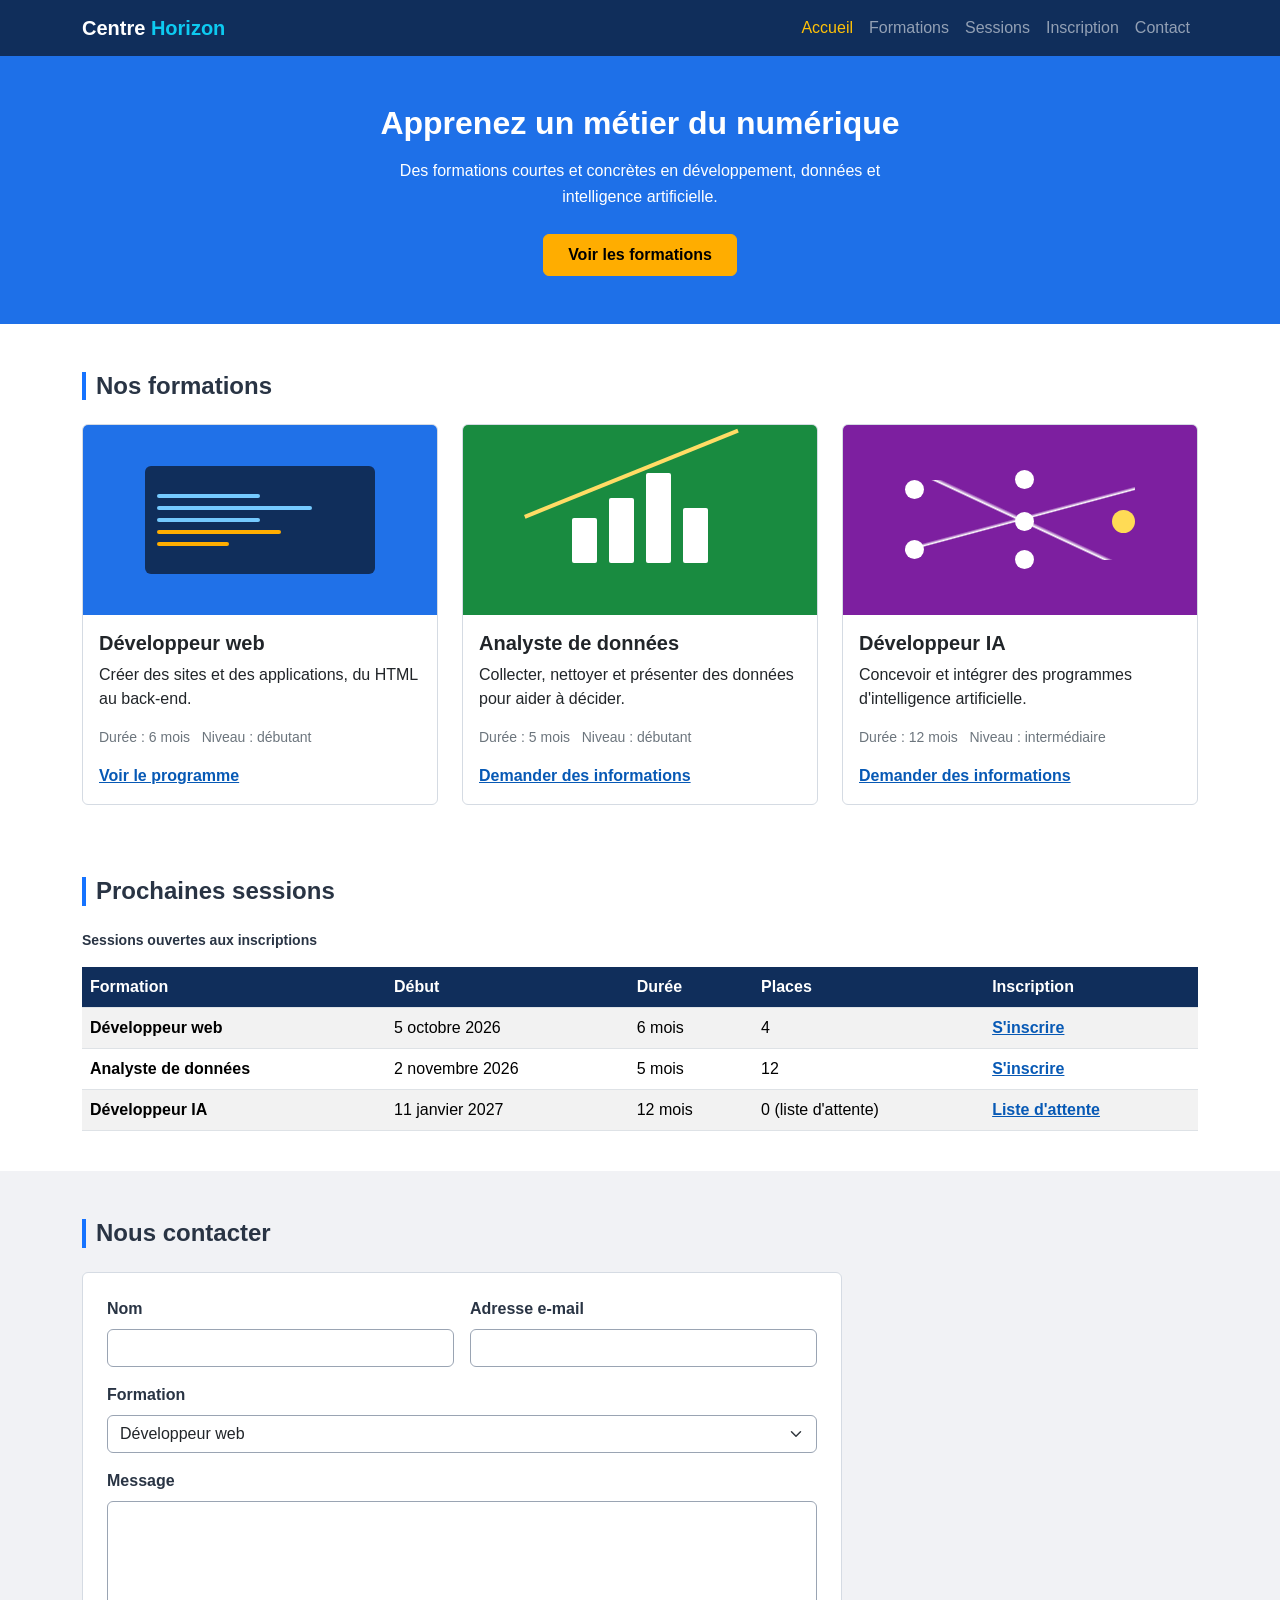
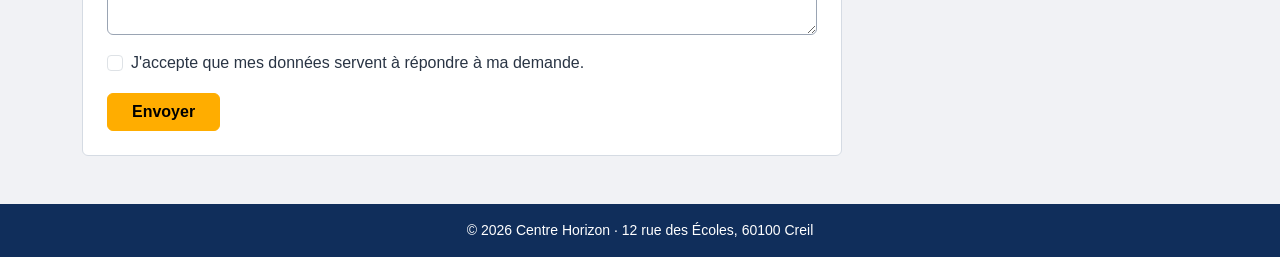
==== index.html @ c341c202 "1.5" ====
<!DOCTYPE html>
<html lang="fr">

<head>
    <meta charset="UTF-8">
    <meta name="viewport" content="width=device-width, initial-scale=1.0">
    <title>Centre Horizon</title>

    <link href="https://cdn.jsdelivr.net/npm/bootstrap@5.3.8/dist/css/bootstrap.min.css" rel="stylesheet">

    <style>
        body {
            font-family: Arial, sans-serif;
            color: #293444;
        }

        .bg-bleu {
            background: #102e5b;
        }

        .accueil {
            background: #1e70e8;
        }

        .accueil p {
            max-width: 500px;
            margin: auto;
            line-height: 1.6;
        }

        .btn-warning {
            background: #ffad00;
            border-color: #ffad00;
        }

        .titre-section {
            border-left: 4px solid #1673ff;
            padding-left: 10px;
            font-size: 1.5rem;
            font-weight: bold;
        }

        .card {
            overflow: hidden;
            border-color: #d5dbe3;
        }

        .card-body a, table a {
            color: #0759b5;
            font-weight: bold;
        }

        .illustration {
            height: 190px;
            display: flex;
            align-items: center;
            justify-content: center;
        }

        .web {
            background: #2071e8;
        }

        .code {
            width: 65%;
            padding: 20px 12px;
            background: #102e5b;
            border-radius: 6px;
        }

        .code div {
            height: 4px;
            width: 50%;
            margin: 8px 0;
            background: #75caff;
            border-radius: 5px;
        }

        .code div:nth-child(2) { width: 75%; }
        .code div:nth-child(3) { width: 50%; }
        .code div:nth-child(4) {
            width: 60%;
            background: #ffad00;
        }
        .code div:nth-child(5) {
            width: 35%;
            background: #ffad00;
        }

        .donnees {
            background: #198b40;
            position: relative;
        }

        .barres {
            display: flex;
            align-items: end;
            gap: 12px;
            height: 85px;
        }

        .barres span {
            width: 25px;
            background: white;
            border-radius: 2px;
        }

        .barres span:nth-child(1) { height: 45px; }
        .barres span:nth-child(2) { height: 65px; }
        .barres span:nth-child(3) { height: 90px; }
        .barres span:nth-child(4) { height: 55px; }

        .ligne {
            position: absolute;
            width: 65%;
            height: 50px;
            top: 45px;
            border-top: 4px solid #ffdc65;
            transform: rotate(-22deg);
        }

        .ia {
            background: #7d1fa0;
        }

        .reseau {
            position: relative;
            width: 65%;
            height: 100px;
        }

        .reseau::before {
            content: "";
            position: absolute;
            inset: 10px 0;
            background:
                linear-gradient(25deg, transparent 49%, white 50%, transparent 52%),
                linear-gradient(-15deg, transparent 49%, white 50%, transparent 52%);
        }

        .n {
            position: absolute;
            width: 19px;
            height: 19px;
            border-radius: 50%;
            background: white;
        }

        .n1 { top: 10px; left: 0; }
        .n2 { top: 0; left: 48%; }
        .n3 { top: 42px; left: 48%; }
        .n4 { top: 70px; left: 0; }
        .n5 { top: 80px; left: 48%; }
        .n6 {
            top: 40px;
            right: 0;
            width: 23px;
            height: 23px;
            background: #ffdb55;
        }

        .table-bleu th {
            color: white;
            background: #102e5b;
        }

        .contact {
            background: #f1f2f5;
        }

        .formulaire {
            max-width: 760px;
            border: 1px solid #d5dbe3;
            border-radius: 6px;
        }

        .form-control, .form-select {
            border-color: #9aa4b3;
        }

        @media (max-width: 767px) {
            .accueil h1 {
                font-size: 1.5rem !important;
            }

            .accueil {
                padding-top: 35px !important;
                padding-bottom: 35px !important;
            }

            .illustration {
                height: 135px;
            }

            .titre-section {
                font-size: 1.25rem;
            }

            .formulaire {
                padding: 12px !important;
            }

            table {
                font-size: 0.8rem;
            }
        }
    </style>
</head>

<body>

    <!-- navigation -->
    <header class="navbar navbar-expand-lg navbar-dark bg-bleu px-3 px-lg-5">
        <div class="container">

            <a class="navbar-brand fw-bold" href="index.html">
                Centre <span class="text-info">Horizon</span>
            </a>

            <button class="navbar-toggler" type="button"
                data-bs-toggle="collapse" data-bs-target="#menu"
                aria-controls="menu" aria-expanded="false"
                aria-label="Ouvrir le menu">
                <span class="navbar-toggler-icon"></span>
            </button>

            <nav class="collapse navbar-collapse justify-content-end" id="menu">
                <ul class="navbar-nav">
                    <li class="nav-item">
                        <a class="nav-link active text-warning" href="index.html">Accueil</a>
                    </li>
                    <li class="nav-item">
                        <a class="nav-link" href="formation2.html">Formations</a>
                    </li>
                    <li class="nav-item">
                        <a class="nav-link" href="formation2.html#sessions">Sessions</a>
                    </li>
                    <li class="nav-item">
                        <a class="nav-link" href="inscription.html">Inscription</a>
                    </li>
                    <li class="nav-item">
                        <a class="nav-link" href="inscription.html">Contact</a>
                    </li>
                </ul>
            </nav>

        </div>
    </header>

    <main>

        <!-- presentation -->
        <section id="accueil" class="accueil text-center text-white py-5 px-3">
            <div class="container">
                <h1 class="fw-bold fs-2">Apprenez un métier du numérique</h1>

                <p class="mt-3">
                    Des formations courtes et concrètes en développement,
                    données et intelligence artificielle.
                </p>

                <a href="formation2.html" class="btn btn-warning fw-bold mt-4 px-4 py-2">
                    Voir les formations
                </a>
            </div>
        </section>

        <!-- formations -->
        <section id="formations" class="container py-5">
            <h2 class="titre-section mb-4">Nos formations</h2>

            <div class="row g-4">

                <!-- developpeur web -->
                <div class="col-12 col-md-6 col-lg-4">
                    <article class="card h-100">
                        <div class="illustration web">
                            <div class="code">
                                <div></div>
                                <div></div>
                                <div></div>
                                <div></div>
                                <div></div>
                            </div>
                        </div>

                        <div class="card-body">
                            <h3 class="fs-5 fw-bold">Développeur web</h3>
                            <p>Créer des sites et des applications, du HTML au back-end.</p>
                            <p class="small text-secondary">Durée : 6 mois &nbsp; Niveau : débutant</p>
                            <a href="formation2.html">Voir le programme</a>
                        </div>
                    </article>
                </div>

                <!-- analyste de donnees -->
                <div class="col-12 col-md-6 col-lg-4">
                    <article class="card h-100">
                        <div class="illustration donnees">
                            <div class="barres">
                                <span></span>
                                <span></span>
                                <span></span>
                                <span></span>
                            </div>
                            <div class="ligne"></div>
                        </div>

                        <div class="card-body">
                            <h3 class="fs-5 fw-bold">Analyste de données</h3>
                            <p>Collecter, nettoyer et présenter des données pour aider à décider.</p>
                            <p class="small text-secondary">Durée : 5 mois &nbsp; Niveau : débutant</p>
                            <a href="inscription.html">Demander des informations</a>
                        </div>
                    </article>
                </div>

                <!-- developpeur ia -->
                <div class="col-12 col-md-6 col-lg-4">
                    <article class="card h-100">
                        <div class="illustration ia">
                            <div class="reseau">
                                <span class="n n1"></span>
                                <span class="n n2"></span>
                                <span class="n n3"></span>
                                <span class="n n4"></span>
                                <span class="n n5"></span>
                                <span class="n n6"></span>
                            </div>
                        </div>

                        <div class="card-body">
                            <h3 class="fs-5 fw-bold">Développeur IA</h3>
                            <p>Concevoir et intégrer des programmes d'intelligence artificielle.</p>
                            <p class="small text-secondary">Durée : 12 mois &nbsp; Niveau : intermédiaire</p>
                            <a href="inscription.html">Demander des informations</a>
                        </div>
                    </article>
                </div>

            </div>
        </section>

        <!-- sessions -->
        <section id="sessions" class="container py-4">
            <h2 class="titre-section mb-4">Prochaines sessions</h2>
            <p class="fw-bold small">Sessions ouvertes aux inscriptions</p>

            <div class="table-responsive">
                <table class="table table-striped align-middle">
                    <thead class="table-bleu">
                        <tr>
                            <th>Formation</th>
                            <th>Début</th>
                            <th>Durée</th>
                            <th>Places</th>
                            <th>Inscription</th>
                        </tr>
                    </thead>

                    <tbody>
                        <tr>
                            <td class="fw-bold">Développeur web</td>
                            <td>5 octobre 2026</td>
                            <td>6 mois</td>
                            <td>4</td>
                            <td><a href="inscription.html">S'inscrire</a></td>
                        </tr>
                        <tr>
                            <td class="fw-bold">Analyste de données</td>
                            <td>2 novembre 2026</td>
                            <td>5 mois</td>
                            <td>12</td>
                            <td><a href="inscription.html">S'inscrire</a></td>
                        </tr>
                        <tr>
                            <td class="fw-bold">Développeur IA</td>
                            <td>11 janvier 2027</td>
                            <td>12 mois</td>
                            <td>0 (liste d'attente)</td>
                            <td><a href="inscription.html">Liste d'attente</a></td>
                        </tr>
                    </tbody>
                </table>
            </div>
        </section>

        <!-- contact -->
        <section id="contact" class="contact py-5">
            <div class="container">
                <h2 class="titre-section mb-4">Nous contacter</h2>

                <form action="inscription.html" method="get"
                    class="formulaire bg-white p-3 p-md-4">

                    <div class="row g-3">

                        <div class="col-12 col-md-6">
                            <label for="nom" class="form-label fw-bold">Nom</label>
                            <input type="text" id="nom" name="nom" class="form-control" required>
                        </div>

                        <div class="col-12 col-md-6">
                            <label for="email" class="form-label fw-bold">Adresse e-mail</label>
                            <input type="email" id="email" name="email" class="form-control" required>
                        </div>

                        <div class="col-12">
                            <label for="formation" class="form-label fw-bold">Formation</label>
                            <select id="formation" name="formation" class="form-select">
                                <option>Développeur web</option>
                                <option>Analyste de données</option>
                                <option>Développeur IA</option>
                            </select>
                        </div>

                        <div class="col-12">
                            <label for="message" class="form-label fw-bold">Message</label>
                            <textarea id="message" name="message" class="form-control" rows="5" required></textarea>
                        </div>

                        <div class="col-12">
                            <div class="form-check">
                                <input type="checkbox" id="accord" name="accord" class="form-check-input" required>
                                <label for="accord" class="form-check-label">
                                    J'accepte que mes données servent à répondre à ma demande.
                                </label>
                            </div>
                        </div>

                        <div class="col-12">
                            <button type="submit" class="btn btn-warning fw-bold px-4">
                                Envoyer
                            </button>
                        </div>

                    </div>
                </form>
            </div>
        </section>

    </main>

    <!-- pied de page -->
    <footer class="bg-bleu text-white text-center py-3">
        <p class="mb-0 small">
            © 2026 Centre Horizon · 12 rue des Écoles, 60100 Creil
        </p>
    </footer>

    <script src="https://cdn.jsdelivr.net/npm/bootstrap@5.3.8/dist/js/bootstrap.bundle.min.js"></script>

</body>
</html>
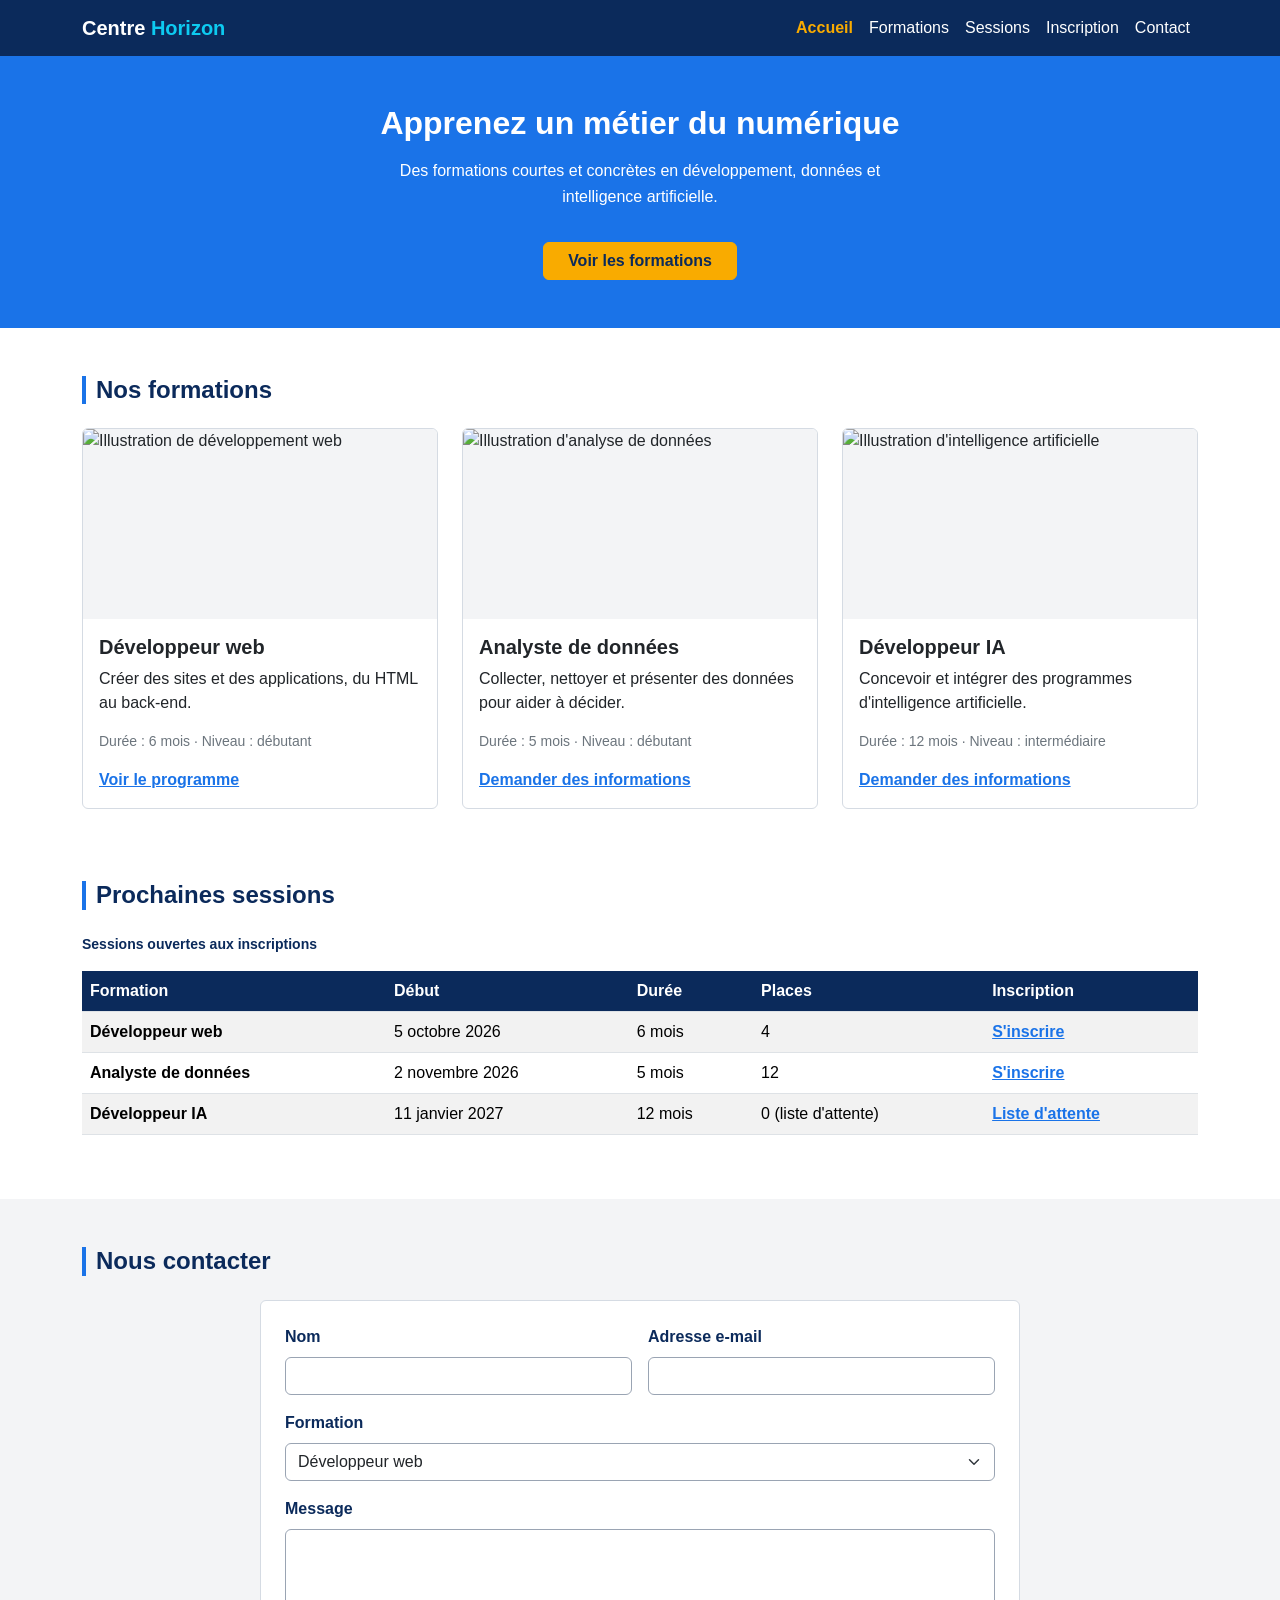
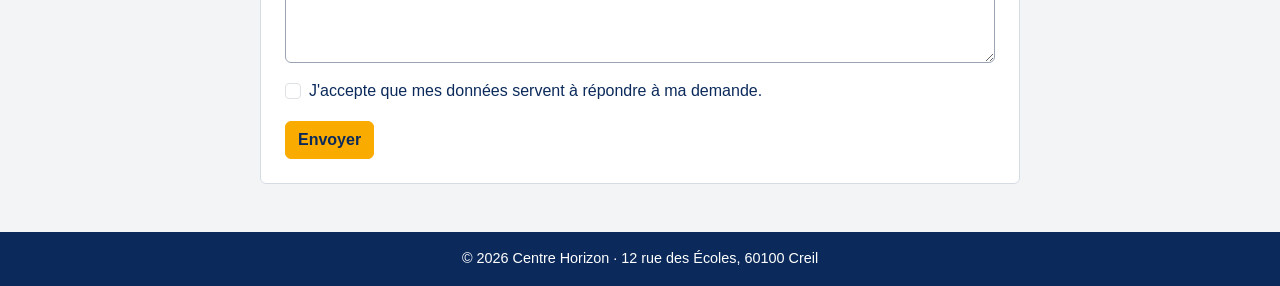
==== commit 63825f2a: "1.7" ====
--- a/index.html
+++ b/index.html
@@ -7,212 +7,14 @@
     <title>Centre Horizon</title>
 
     <link href="https://cdn.jsdelivr.net/npm/bootstrap@5.3.8/dist/css/bootstrap.min.css" rel="stylesheet">
-
-    <style>
-        body {
-            font-family: Arial, sans-serif;
-            color: #293444;
-        }
-
-        .bg-bleu {
-            background: #102e5b;
-        }
-
-        .accueil {
-            background: #1e70e8;
-        }
-
-        .accueil p {
-            max-width: 500px;
-            margin: auto;
-            line-height: 1.6;
-        }
-
-        .btn-warning {
-            background: #ffad00;
-            border-color: #ffad00;
-        }
-
-        .titre-section {
-            border-left: 4px solid #1673ff;
-            padding-left: 10px;
-            font-size: 1.5rem;
-            font-weight: bold;
-        }
-
-        .card {
-            overflow: hidden;
-            border-color: #d5dbe3;
-        }
-
-        .card-body a, table a {
-            color: #0759b5;
-            font-weight: bold;
-        }
-
-        .illustration {
-            height: 190px;
-            display: flex;
-            align-items: center;
-            justify-content: center;
-        }
-
-        .web {
-            background: #2071e8;
-        }
-
-        .code {
-            width: 65%;
-            padding: 20px 12px;
-            background: #102e5b;
-            border-radius: 6px;
-        }
-
-        .code div {
-            height: 4px;
-            width: 50%;
-            margin: 8px 0;
-            background: #75caff;
-            border-radius: 5px;
-        }
-
-        .code div:nth-child(2) { width: 75%; }
-        .code div:nth-child(3) { width: 50%; }
-        .code div:nth-child(4) {
-            width: 60%;
-            background: #ffad00;
-        }
-        .code div:nth-child(5) {
-            width: 35%;
-            background: #ffad00;
-        }
-
-        .donnees {
-            background: #198b40;
-            position: relative;
-        }
-
-        .barres {
-            display: flex;
-            align-items: end;
-            gap: 12px;
-            height: 85px;
-        }
-
-        .barres span {
-            width: 25px;
-            background: white;
-            border-radius: 2px;
-        }
-
-        .barres span:nth-child(1) { height: 45px; }
-        .barres span:nth-child(2) { height: 65px; }
-        .barres span:nth-child(3) { height: 90px; }
-        .barres span:nth-child(4) { height: 55px; }
-
-        .ligne {
-            position: absolute;
-            width: 65%;
-            height: 50px;
-            top: 45px;
-            border-top: 4px solid #ffdc65;
-            transform: rotate(-22deg);
-        }
-
-        .ia {
-            background: #7d1fa0;
-        }
-
-        .reseau {
-            position: relative;
-            width: 65%;
-            height: 100px;
-        }
-
-        .reseau::before {
-            content: "";
-            position: absolute;
-            inset: 10px 0;
-            background:
-                linear-gradient(25deg, transparent 49%, white 50%, transparent 52%),
-                linear-gradient(-15deg, transparent 49%, white 50%, transparent 52%);
-        }
-
-        .n {
-            position: absolute;
-            width: 19px;
-            height: 19px;
-            border-radius: 50%;
-            background: white;
-        }
-
-        .n1 { top: 10px; left: 0; }
-        .n2 { top: 0; left: 48%; }
-        .n3 { top: 42px; left: 48%; }
-        .n4 { top: 70px; left: 0; }
-        .n5 { top: 80px; left: 48%; }
-        .n6 {
-            top: 40px;
-            right: 0;
-            width: 23px;
-            height: 23px;
-            background: #ffdb55;
-        }
-
-        .table-bleu th {
-            color: white;
-            background: #102e5b;
-        }
-
-        .contact {
-            background: #f1f2f5;
-        }
-
-        .formulaire {
-            max-width: 760px;
-            border: 1px solid #d5dbe3;
-            border-radius: 6px;
-        }
-
-        .form-control, .form-select {
-            border-color: #9aa4b3;
-        }
-
-        @media (max-width: 767px) {
-            .accueil h1 {
-                font-size: 1.5rem !important;
-            }
-
-            .accueil {
-                padding-top: 35px !important;
-                padding-bottom: 35px !important;
-            }
-
-            .illustration {
-                height: 135px;
-            }
-
-            .titre-section {
-                font-size: 1.25rem;
-            }
-
-            .formulaire {
-                padding: 12px !important;
-            }
-
-            table {
-                font-size: 0.8rem;
-            }
-        }
-    </style>
+    <link rel="stylesheet" href="style.css">
 </head>
 
 <body>
 
-    <!-- navigation -->
-    <header class="navbar navbar-expand-lg navbar-dark bg-bleu px-3 px-lg-5">
+    <!-- en-tete et navigation -->
+    <header class="navbar navbar-expand-lg navbar-dark bg-bleu">
         <div class="container">
-
             <a class="navbar-brand fw-bold" href="index.html">
                 Centre <span class="text-info">Horizon</span>
             </a>
@@ -227,113 +29,115 @@
             <nav class="collapse navbar-collapse justify-content-end" id="menu">
                 <ul class="navbar-nav">
                     <li class="nav-item">
-                        <a class="nav-link active text-warning" href="index.html">Accueil</a>
-                    </li>
-                    <li class="nav-item">
-                        <a class="nav-link" href="formation2.html">Formations</a>
-                    </li>
-                    <li class="nav-item">
-                        <a class="nav-link" href="formation2.html#sessions">Sessions</a>
+                        <a class="nav-link active" href="index.html"
+                            aria-current="page">Accueil</a>
+                    </li>
+                    <li class="nav-item">
+                        <a class="nav-link" href="formation.html">Formations</a>
+                    </li>
+                    <li class="nav-item">
+                        <a class="nav-link" href="index.html#sessions">Sessions</a>
                     </li>
                     <li class="nav-item">
                         <a class="nav-link" href="inscription.html">Inscription</a>
                     </li>
                     <li class="nav-item">
-                        <a class="nav-link" href="inscription.html">Contact</a>
+                        <a class="nav-link" href="index.html#contact">Contact</a>
                     </li>
                 </ul>
             </nav>
-
         </div>
     </header>
 
     <main>
 
-        <!-- presentation -->
-        <section id="accueil" class="accueil text-center text-white py-5 px-3">
+        <!-- bandeau d'accueil -->
+        <section class="accueil text-center text-white py-5 px-3">
             <div class="container">
-                <h1 class="fw-bold fs-2">Apprenez un métier du numérique</h1>
-
-                <p class="mt-3">
+                <h1 class="fw-bold">Apprenez un métier du numérique</h1>
+
+                <p class="mx-auto mt-3">
                     Des formations courtes et concrètes en développement,
                     données et intelligence artificielle.
                 </p>
 
-                <a href="formation2.html" class="btn btn-warning fw-bold mt-4 px-4 py-2">
+                <a href="#formations" class="btn btn-warning fw-bold mt-3 px-4">
                     Voir les formations
                 </a>
             </div>
         </section>
 
-        <!-- formations -->
+        <!-- cartes des formations -->
         <section id="formations" class="container py-5">
             <h2 class="titre-section mb-4">Nos formations</h2>
 
             <div class="row g-4">
 
-                <!-- developpeur web -->
                 <div class="col-12 col-md-6 col-lg-4">
                     <article class="card h-100">
-                        <div class="illustration web">
-                            <div class="code">
-                                <div></div>
-                                <div></div>
-                                <div></div>
-                                <div></div>
-                                <div></div>
-                            </div>
-                        </div>
+                        <img src="images/dev.svg" class="card-img-top illustration"
+                            alt="Illustration de développement web">
 
                         <div class="card-body">
-                            <h3 class="fs-5 fw-bold">Développeur web</h3>
-                            <p>Créer des sites et des applications, du HTML au back-end.</p>
-                            <p class="small text-secondary">Durée : 6 mois &nbsp; Niveau : débutant</p>
-                            <a href="formation2.html">Voir le programme</a>
+                            <h3 class="card-title fs-5 fw-bold">Développeur web</h3>
+
+                            <p class="card-text">
+                                Créer des sites et des applications, du HTML au back-end.
+                            </p>
+
+                            <p class="small text-secondary">
+                                Durée : 6 mois · Niveau : débutant
+                            </p>
+
+                            <a href="formation.html" class="lien">
+                                Voir le programme
+                            </a>
                         </div>
                     </article>
                 </div>
 
-                <!-- analyste de donnees -->
                 <div class="col-12 col-md-6 col-lg-4">
                     <article class="card h-100">
-                        <div class="illustration donnees">
-                            <div class="barres">
-                                <span></span>
-                                <span></span>
-                                <span></span>
-                                <span></span>
-                            </div>
-                            <div class="ligne"></div>
-                        </div>
+                        <img src="images/data.svg" class="card-img-top illustration"
+                            alt="Illustration d'analyse de données">
 
                         <div class="card-body">
-                            <h3 class="fs-5 fw-bold">Analyste de données</h3>
-                            <p>Collecter, nettoyer et présenter des données pour aider à décider.</p>
-                            <p class="small text-secondary">Durée : 5 mois &nbsp; Niveau : débutant</p>
-                            <a href="inscription.html">Demander des informations</a>
+                            <h3 class="card-title fs-5 fw-bold">Analyste de données</h3>
+
+                            <p class="card-text">
+                                Collecter, nettoyer et présenter des données pour aider à décider.
+                            </p>
+
+                            <p class="small text-secondary">
+                                Durée : 5 mois · Niveau : débutant
+                            </p>
+
+                            <a href="inscription.html" class="lien">
+                                Demander des informations
+                            </a>
                         </div>
                     </article>
                 </div>
 
-                <!-- developpeur ia -->
                 <div class="col-12 col-md-6 col-lg-4">
                     <article class="card h-100">
-                        <div class="illustration ia">
-                            <div class="reseau">
-                                <span class="n n1"></span>
-                                <span class="n n2"></span>
-                                <span class="n n3"></span>
-                                <span class="n n4"></span>
-                                <span class="n n5"></span>
-                                <span class="n n6"></span>
-                            </div>
-                        </div>
+                        <img src="images/ia.svg" class="card-img-top illustration"
+                            alt="Illustration d'intelligence artificielle">
 
                         <div class="card-body">
-                            <h3 class="fs-5 fw-bold">Développeur IA</h3>
-                            <p>Concevoir et intégrer des programmes d'intelligence artificielle.</p>
-                            <p class="small text-secondary">Durée : 12 mois &nbsp; Niveau : intermédiaire</p>
-                            <a href="inscription.html">Demander des informations</a>
+                            <h3 class="card-title fs-5 fw-bold">Développeur IA</h3>
+
+                            <p class="card-text">
+                                Concevoir et intégrer des programmes d'intelligence artificielle.
+                            </p>
+
+                            <p class="small text-secondary">
+                                Durée : 12 mois · Niveau : intermédiaire
+                            </p>
+
+                            <a href="inscription.html" class="lien">
+                                Demander des informations
+                            </a>
                         </div>
                     </article>
                 </div>
@@ -341,40 +145,43 @@
             </div>
         </section>
 
-        <!-- sessions -->
+        <!-- tableau des sessions -->
         <section id="sessions" class="container py-4">
             <h2 class="titre-section mb-4">Prochaines sessions</h2>
+
             <p class="fw-bold small">Sessions ouvertes aux inscriptions</p>
 
             <div class="table-responsive">
                 <table class="table table-striped align-middle">
-                    <thead class="table-bleu">
-                        <tr>
-                            <th>Formation</th>
-                            <th>Début</th>
-                            <th>Durée</th>
-                            <th>Places</th>
-                            <th>Inscription</th>
+                    <thead>
+                        <tr>
+                            <th scope="col">Formation</th>
+                            <th scope="col">Début</th>
+                            <th scope="col">Durée</th>
+                            <th scope="col">Places</th>
+                            <th scope="col">Inscription</th>
                         </tr>
                     </thead>
 
                     <tbody>
                         <tr>
-                            <td class="fw-bold">Développeur web</td>
+                            <th scope="row">Développeur web</th>
                             <td>5 octobre 2026</td>
                             <td>6 mois</td>
                             <td>4</td>
                             <td><a href="inscription.html">S'inscrire</a></td>
                         </tr>
-                        <tr>
-                            <td class="fw-bold">Analyste de données</td>
+
+                        <tr>
+                            <th scope="row">Analyste de données</th>
                             <td>2 novembre 2026</td>
                             <td>5 mois</td>
                             <td>12</td>
                             <td><a href="inscription.html">S'inscrire</a></td>
                         </tr>
-                        <tr>
-                            <td class="fw-bold">Développeur IA</td>
+
+                        <tr>
+                            <th scope="row">Développeur IA</th>
                             <td>11 janvier 2027</td>
                             <td>12 mois</td>
                             <td>0 (liste d'attente)</td>
@@ -385,43 +192,50 @@
             </div>
         </section>
 
-        <!-- contact -->
-        <section id="contact" class="contact py-5">
+        <!-- formulaire de contact -->
+        <section id="contact" class="contact py-5 mt-4">
             <div class="container">
                 <h2 class="titre-section mb-4">Nous contacter</h2>
 
-                <form action="inscription.html" method="get"
-                    class="formulaire bg-white p-3 p-md-4">
-
+                <form action="inscription.html" method="get" class="formulaire bg-white p-4">
                     <div class="row g-3">
 
                         <div class="col-12 col-md-6">
                             <label for="nom" class="form-label fw-bold">Nom</label>
-                            <input type="text" id="nom" name="nom" class="form-control" required>
+                            <input type="text" id="nom" name="nom"
+                                class="form-control" autocomplete="name" required>
                         </div>
 
                         <div class="col-12 col-md-6">
-                            <label for="email" class="form-label fw-bold">Adresse e-mail</label>
-                            <input type="email" id="email" name="email" class="form-control" required>
-                        </div>
-
-                        <div class="col-12">
-                            <label for="formation" class="form-label fw-bold">Formation</label>
+                            <label for="email" class="form-label fw-bold">
+                                Adresse e-mail
+                            </label>
+                            <input type="email" id="email" name="email"
+                                class="form-control" autocomplete="email" required>
+                        </div>
+
+                        <div class="col-12">
+                            <label for="formation" class="form-label fw-bold">
+                                Formation
+                            </label>
+
                             <select id="formation" name="formation" class="form-select">
-                                <option>Développeur web</option>
-                                <option>Analyste de données</option>
-                                <option>Développeur IA</option>
+                                <option value="developpeur-web">Développeur web</option>
+                                <option value="analyste-donnees">Analyste de données</option>
+                                <option value="developpeur-ia">Développeur IA</option>
                             </select>
                         </div>
 
                         <div class="col-12">
                             <label for="message" class="form-label fw-bold">Message</label>
-                            <textarea id="message" name="message" class="form-control" rows="5" required></textarea>
+                            <textarea id="message" name="message"
+                                class="form-control" rows="5" required></textarea>
                         </div>
 
                         <div class="col-12">
                             <div class="form-check">
-                                <input type="checkbox" id="accord" name="accord" class="form-check-input" required>
+                                <input type="checkbox" id="accord" name="accord"
+                                    class="form-check-input" required>
                                 <label for="accord" class="form-check-label">
                                     J'accepte que mes données servent à répondre à ma demande.
                                 </label>
@@ -429,7 +243,7 @@
                         </div>
 
                         <div class="col-12">
-                            <button type="submit" class="btn btn-warning fw-bold px-4">
+                            <button type="submit" class="btn btn-warning fw-bold">
                                 Envoyer
                             </button>
                         </div>
@@ -443,7 +257,7 @@
 
     <!-- pied de page -->
     <footer class="bg-bleu text-white text-center py-3">
-        <p class="mb-0 small">
+        <p class="mb-0">
             © 2026 Centre Horizon · 12 rue des Écoles, 60100 Creil
         </p>
     </footer>
--- a/style.css
+++ b/style.css
@@ -0,0 +1,171 @@
+/* style general */
+body {
+    font-family: Arial, sans-serif;
+    color: #0b2a5b;
+}
+
+.bg-bleu {
+    background-color: #0b2a5b;
+}
+
+.navbar .nav-link {
+    color: white;
+}
+
+.navbar .nav-link:hover,
+.navbar .nav-link:focus,
+.navbar .nav-link[aria-current="page"] {
+    color: #f9ab00;
+}
+
+.navbar .nav-link[aria-current="page"] {
+    font-weight: bold;
+}
+
+/* bandeau accueil */
+.accueil {
+    background-color: #1a73e8;
+}
+
+.accueil h1 {
+    font-size: 2rem;
+}
+
+.accueil p {
+    max-width: 550px;
+    line-height: 1.6;
+}
+
+.btn-warning {
+    background-color: #f9ab00;
+    border-color: #f9ab00;
+    color: #0b2a5b;
+}
+
+.btn-warning:hover,
+.btn-warning:focus {
+    background-color: #e99a00;
+    border-color: #e99a00;
+    color: #0b2a5b;
+}
+
+/* titres des sections */
+.titre-section {
+    border-left: 4px solid #1a73e8;
+    padding-left: 10px;
+    font-size: 1.5rem;
+    font-weight: bold;
+}
+
+/* cartes de formation */
+.card {
+    height: 100%;
+    border: 1px solid #d5dbe3;
+    border-radius: 6px;
+    overflow: hidden;
+}
+
+.illustration {
+    width: 100%;
+    height: 190px;
+    object-fit: cover;
+    background-color: #f3f4f6;
+}
+
+.card-body {
+    display: flex;
+    flex-direction: column;
+    align-items: flex-start;
+}
+
+.card-body .lien {
+    margin-top: auto;
+}
+
+.lien,
+table a {
+    color: #1a73e8;
+    font-weight: bold;
+}
+
+.lien:hover,
+table a:hover {
+    color: #0b2a5b;
+}
+
+/* tableau des sessions */
+.table {
+    color: #0b2a5b;
+}
+
+.table thead th {
+    background-color: #0b2a5b;
+    color: white;
+}
+
+.table-responsive {
+    max-width: 100%;
+}
+
+/* formulaire de contact */
+.contact {
+    background-color: #f3f4f6;
+}
+
+.formulaire {
+    max-width: 760px;
+    margin: 0 auto;
+    border: 1px solid #d5dbe3;
+    border-radius: 6px;
+}
+
+.form-control,
+.form-select {
+    border-color: #9aa4b3;
+}
+
+.form-control:focus,
+.form-select:focus,
+.form-check-input:focus,
+.btn:focus-visible,
+a:focus-visible,
+.navbar-toggler:focus-visible {
+    border-color: #1a73e8;
+    outline: 3px solid #7cc4ff;
+    outline-offset: 2px;
+    box-shadow: none;
+}
+
+/* pied de page */
+footer {
+    background-color: #0b2a5b;
+    font-size: 0.9rem;
+}
+
+/* affichage sur telephone */
+@media (max-width: 767px) {
+    .accueil h1 {
+        font-size: 1.6rem;
+    }
+
+    .accueil {
+        padding-top: 40px !important;
+        padding-bottom: 40px !important;
+    }
+
+    .illustration {
+        height: 150px;
+    }
+
+    .titre-section {
+        font-size: 1.3rem;
+    }
+
+    .formulaire {
+        padding: 16px !important;
+    }
+
+    .table {
+        font-size: 0.85rem;
+    }
+}
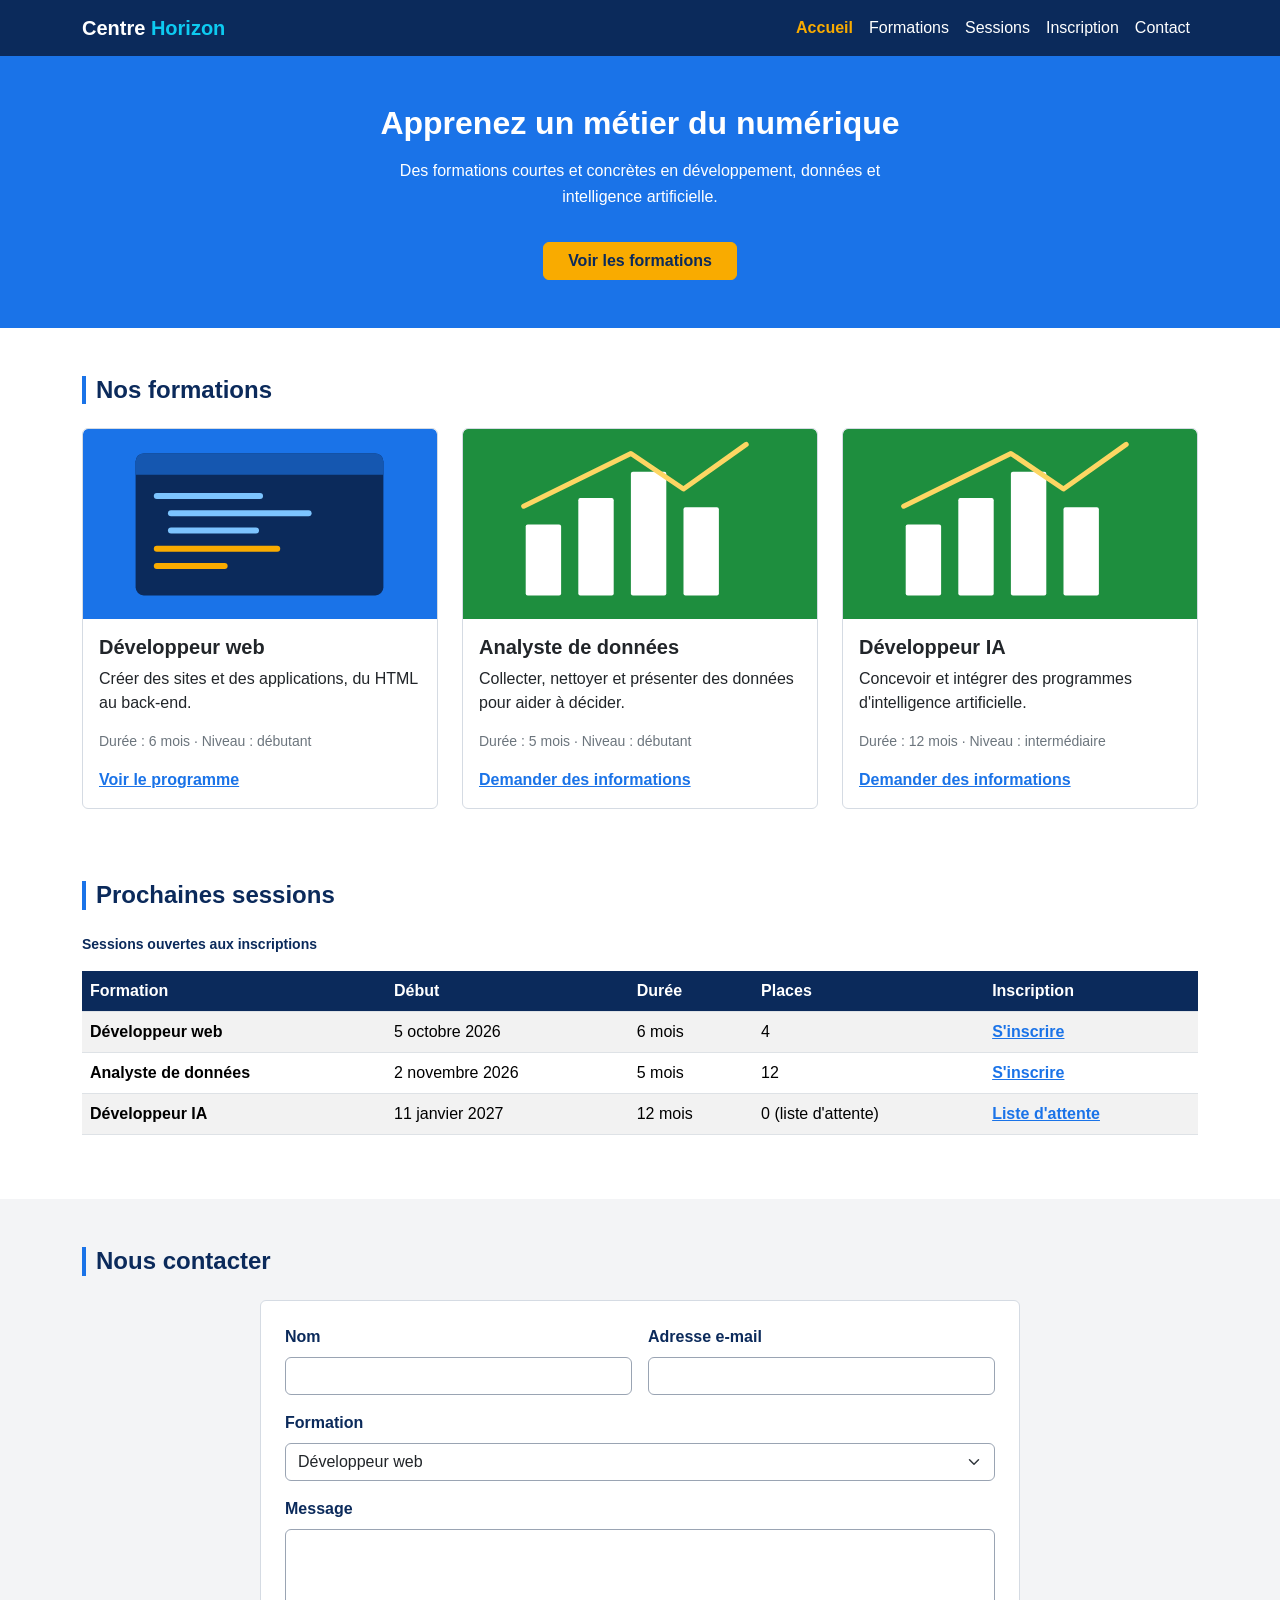
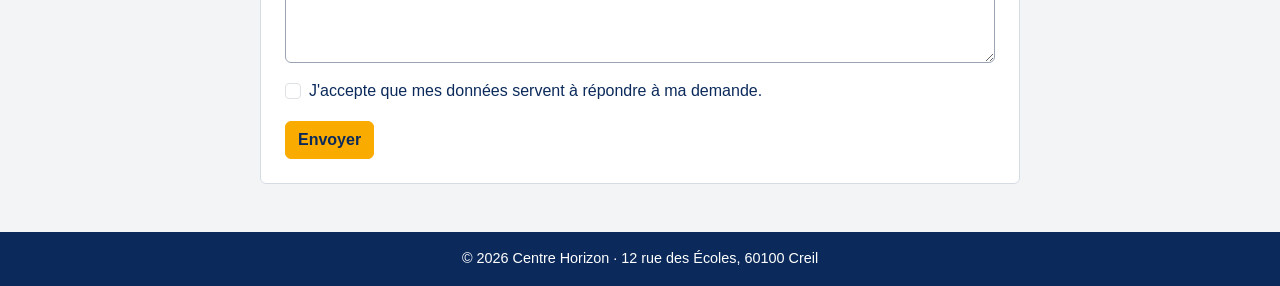
==== commit 0f1149e7: "1.8" ====
--- a/index.html
+++ b/index.html
@@ -75,7 +75,7 @@
 
                 <div class="col-12 col-md-6 col-lg-4">
                     <article class="card h-100">
-                        <img src="images/dev.svg" class="card-img-top illustration"
+                        <img src="dev.svg" class="card-img-top illustration"
                             alt="Illustration de développement web">
 
                         <div class="card-body">
@@ -98,7 +98,7 @@
 
                 <div class="col-12 col-md-6 col-lg-4">
                     <article class="card h-100">
-                        <img src="images/data.svg" class="card-img-top illustration"
+                        <img src="data.svg" class="card-img-top illustration"
                             alt="Illustration d'analyse de données">
 
                         <div class="card-body">
@@ -121,7 +121,7 @@
 
                 <div class="col-12 col-md-6 col-lg-4">
                     <article class="card h-100">
-                        <img src="images/ia.svg" class="card-img-top illustration"
+                        <img src="ia.svg" class="card-img-top illustration"
                             alt="Illustration d'intelligence artificielle">
 
                         <div class="card-body">
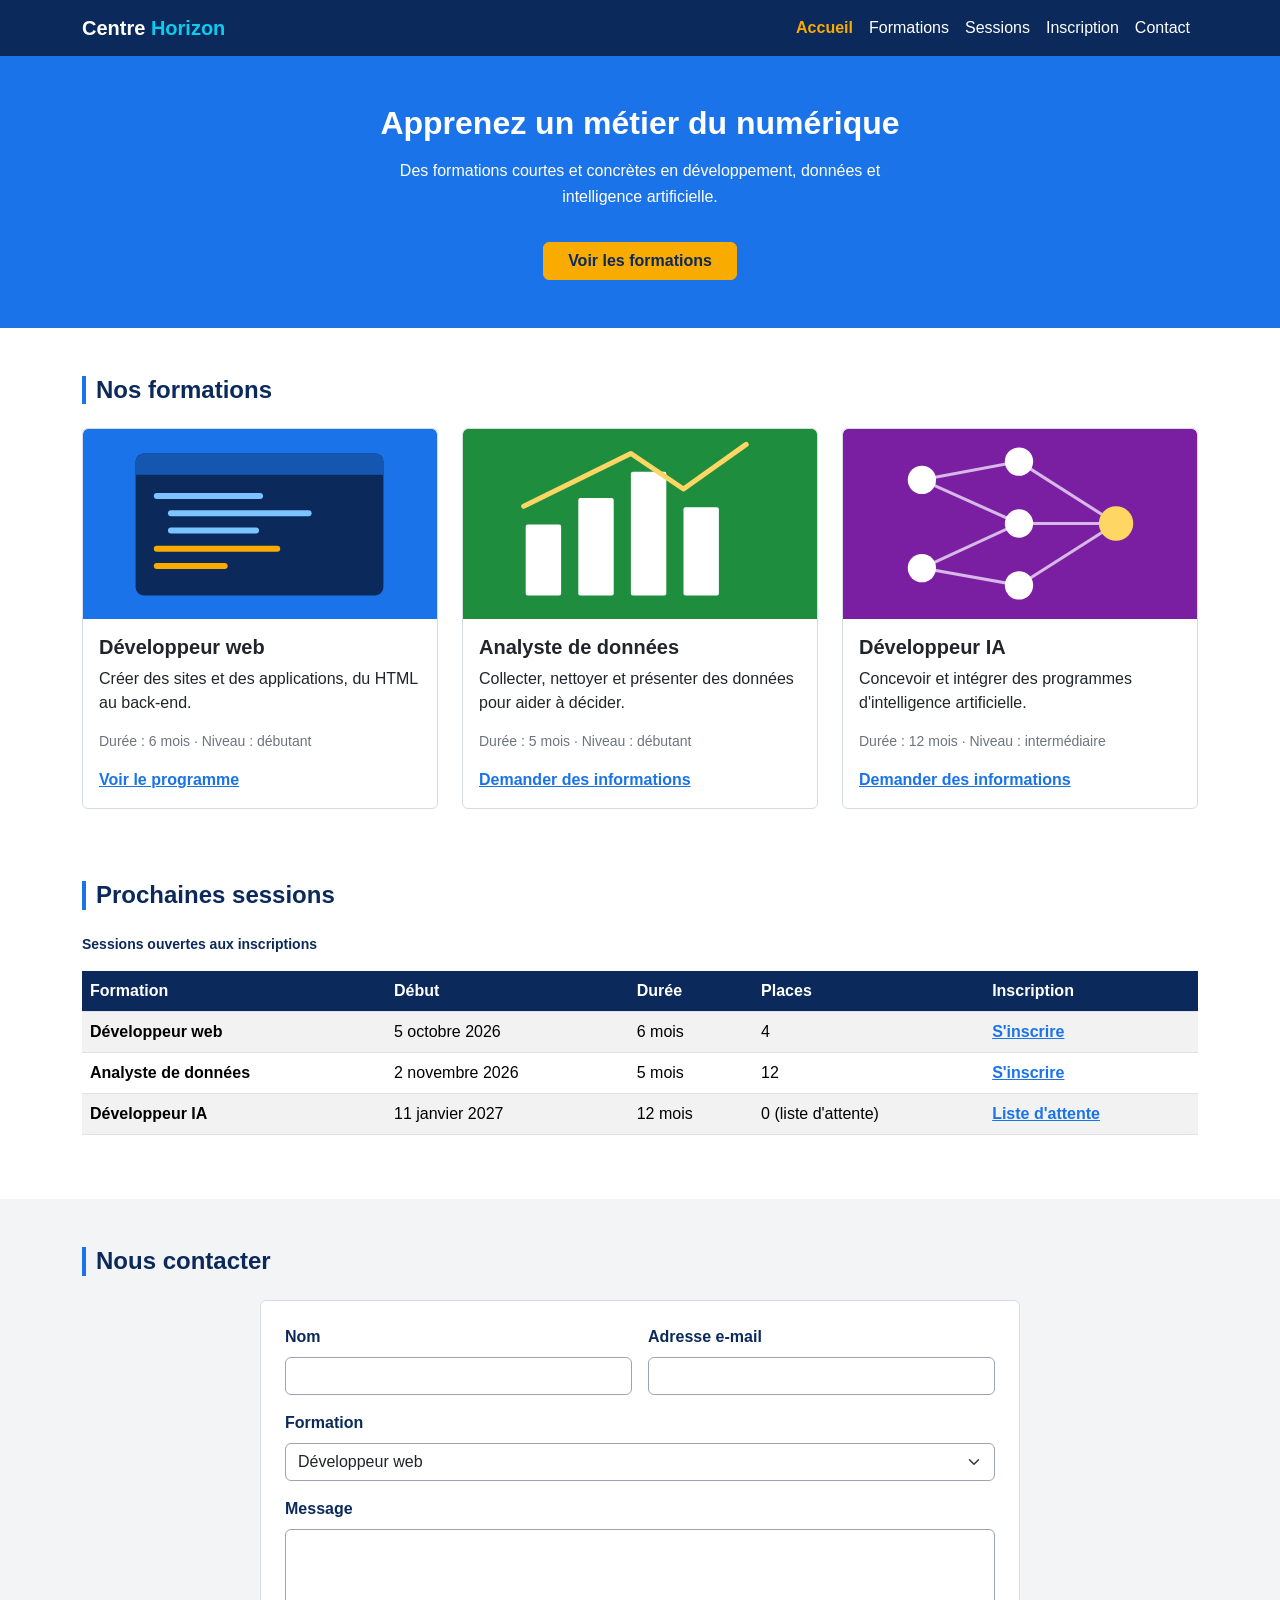
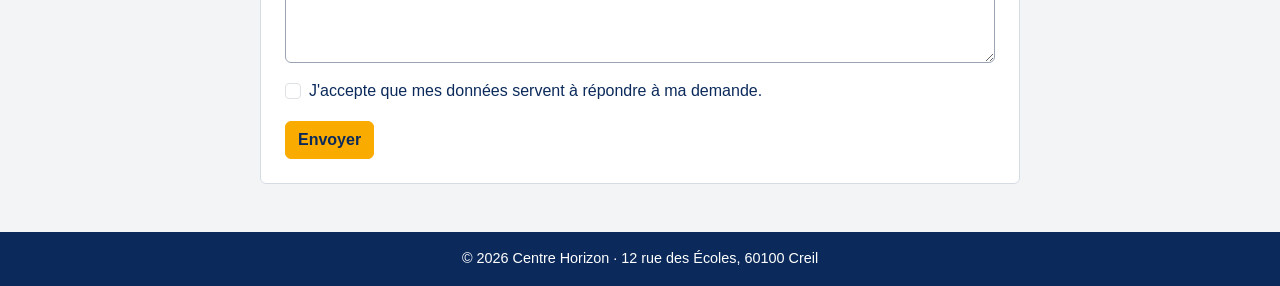
==== commit cdf10088: "1.9.2" ====
--- a/index.html
+++ b/index.html
@@ -33,7 +33,7 @@
                             aria-current="page">Accueil</a>
                     </li>
                     <li class="nav-item">
-                        <a class="nav-link" href="formation.html">Formations</a>
+                        <a class="nav-link" href="formation2.html">Formations</a>
                     </li>
                     <li class="nav-item">
                         <a class="nav-link" href="index.html#sessions">Sessions</a>
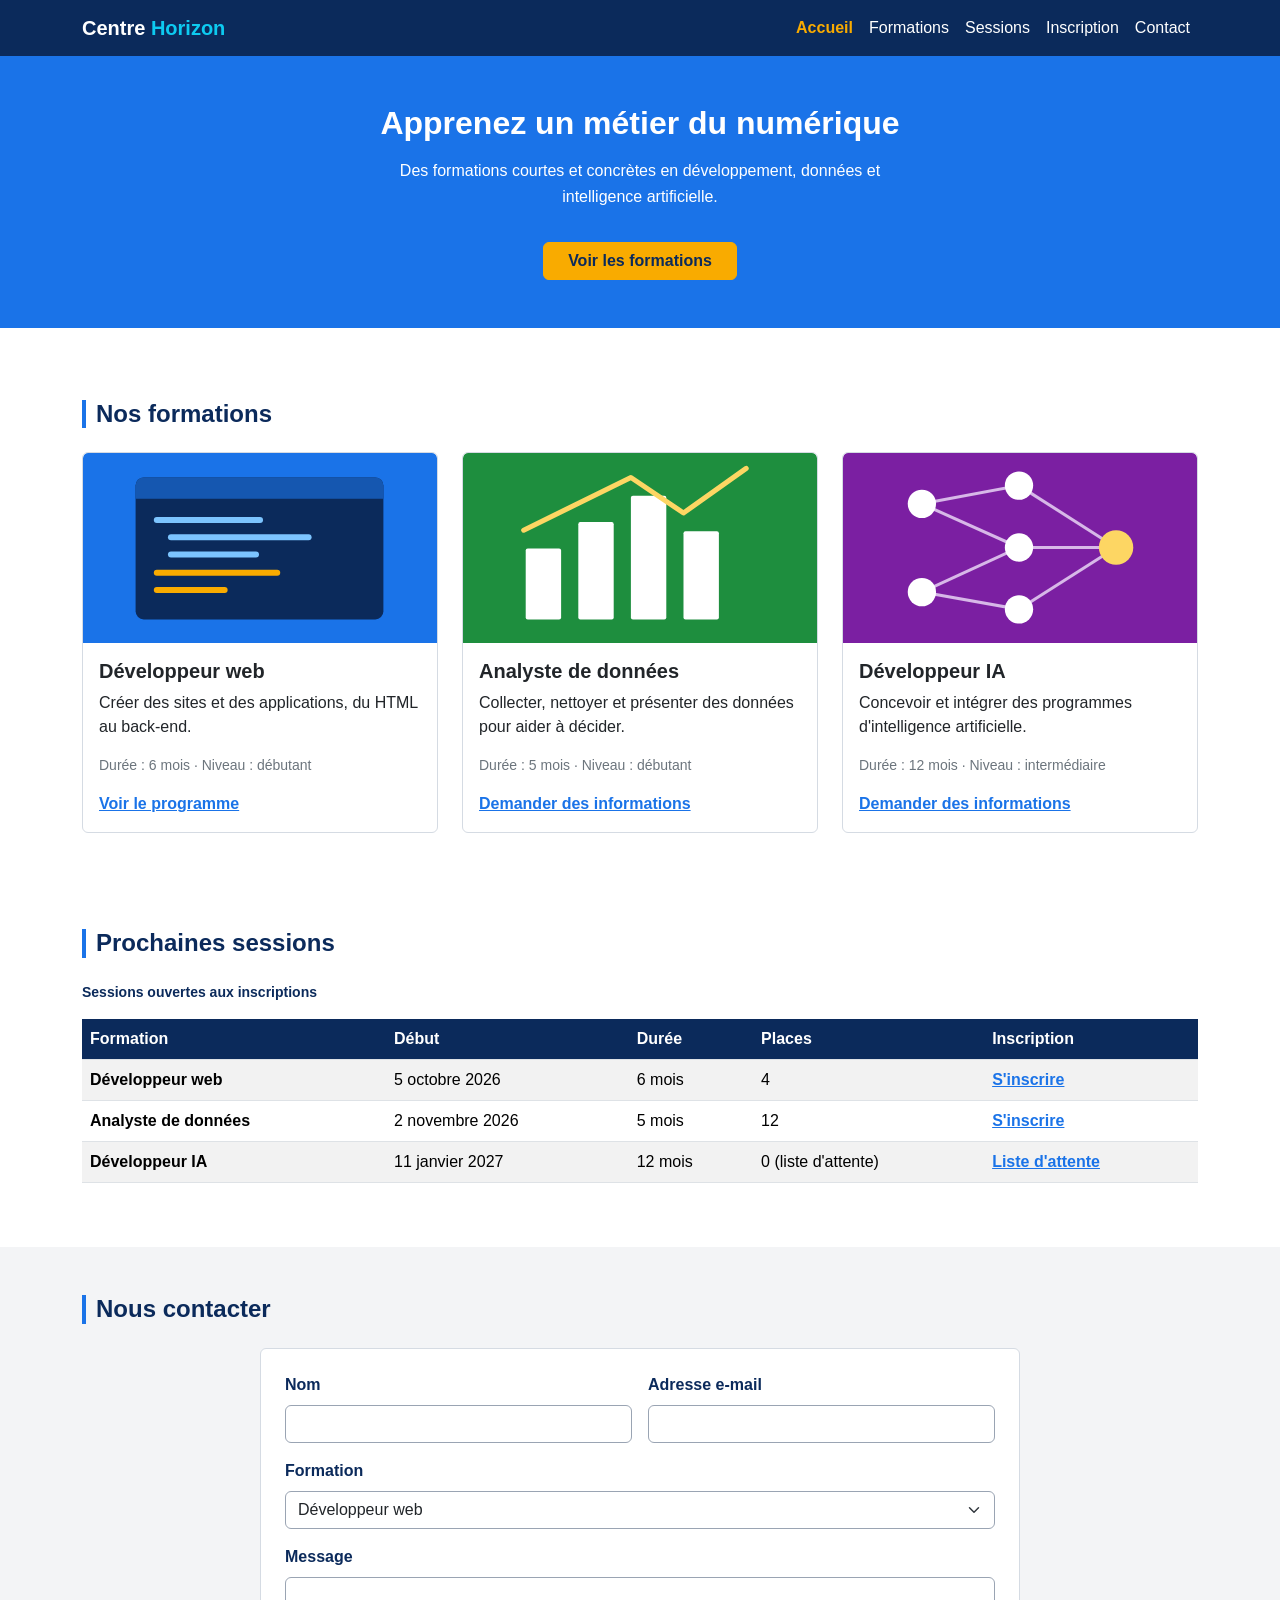
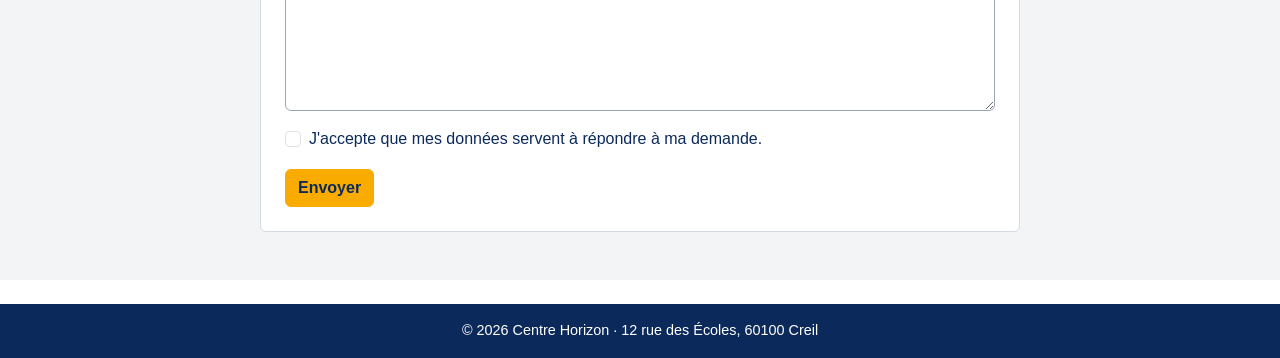
==== commit 18ad6e84: "2.3.1 dell" ====
--- a/style.css
+++ b/style.css
@@ -2,10 +2,22 @@
 body {
     font-family: Arial, sans-serif;
     color: #0b2a5b;
-}
-
-.bg-bleu {
-    background-color: #0b2a5b;
+    margin: 0;
+}
+
+.bg-bleu,
+.site-header {
+    background-color: #0b2a5b;
+}
+
+.navbar .navbar-brand {
+    color: white;
+    font-weight: bold;
+}
+
+.navbar .navbar-brand:hover,
+.navbar .navbar-brand:focus {
+    color: #f9ab00;
 }
 
 .navbar .nav-link {
@@ -22,9 +34,18 @@
     font-weight: bold;
 }
 
+.navbar-toggler {
+    border-color: white;
+}
+
+.navbar-toggler-icon {
+    filter: invert(1);
+}
+
 /* bandeau accueil */
 .accueil {
     background-color: #1a73e8;
+    color: white;
 }
 
 .accueil h1 {
@@ -57,7 +78,7 @@
     font-weight: bold;
 }
 
-/* cartes de formation */
+/* cartes */
 .card {
     height: 100%;
     border: 1px solid #d5dbe3;
@@ -107,7 +128,7 @@
     max-width: 100%;
 }
 
-/* formulaire de contact */
+/* formulaire de la page accueil */
 .contact {
     background-color: #f3f4f6;
 }
@@ -119,15 +140,16 @@
     border-radius: 6px;
 }
 
-.form-control,
-.form-select {
+/* formulaire de contact */
+main .form-control,
+main .form-select {
     border-color: #9aa4b3;
 }
 
-.form-control:focus,
-.form-select:focus,
-.form-check-input:focus,
-.btn:focus-visible,
+main .form-control:focus,
+main .form-select:focus,
+main .form-check-input:focus,
+main .btn:focus-visible,
 a:focus-visible,
 .navbar-toggler:focus-visible {
     border-color: #1a73e8;
@@ -136,11 +158,53 @@
     box-shadow: none;
 }
 
+main .form-check-input:checked {
+    background-color: #1a73e8;
+    border-color: #1a73e8;
+}
+
+main .btn-primary {
+    background-color: #0b2a5b;
+    border-color: #0b2a5b;
+}
+
+main .btn-primary:hover {
+    background-color: #1a73e8;
+    border-color: #1a73e8;
+}
+
 /* pied de page */
-footer {
-    background-color: #0b2a5b;
+footer,
+.site-footer {
+    background-color: #0b2a5b;
+    color: white;
     font-size: 0.9rem;
 }
+
+footer p {
+    margin-bottom: 0;
+}
+
+/* correction de la page contact */
+main .card {
+    height: auto;
+}
+
+main .card-body {
+    height: auto;
+}
+
+main section {
+    margin-bottom: 24px;
+}
+
+.site-footer {
+    position: relative;
+    width: 100%;
+    margin-top: 30px;
+    padding: 16px;
+}
+
 
 /* affichage sur telephone */
 @media (max-width: 767px) {
@@ -168,4 +232,9 @@
     .table {
         font-size: 0.85rem;
     }
+
+    main {
+        padding-top: 30px !important;
+        padding-bottom: 30px !important;
+    }
 }
